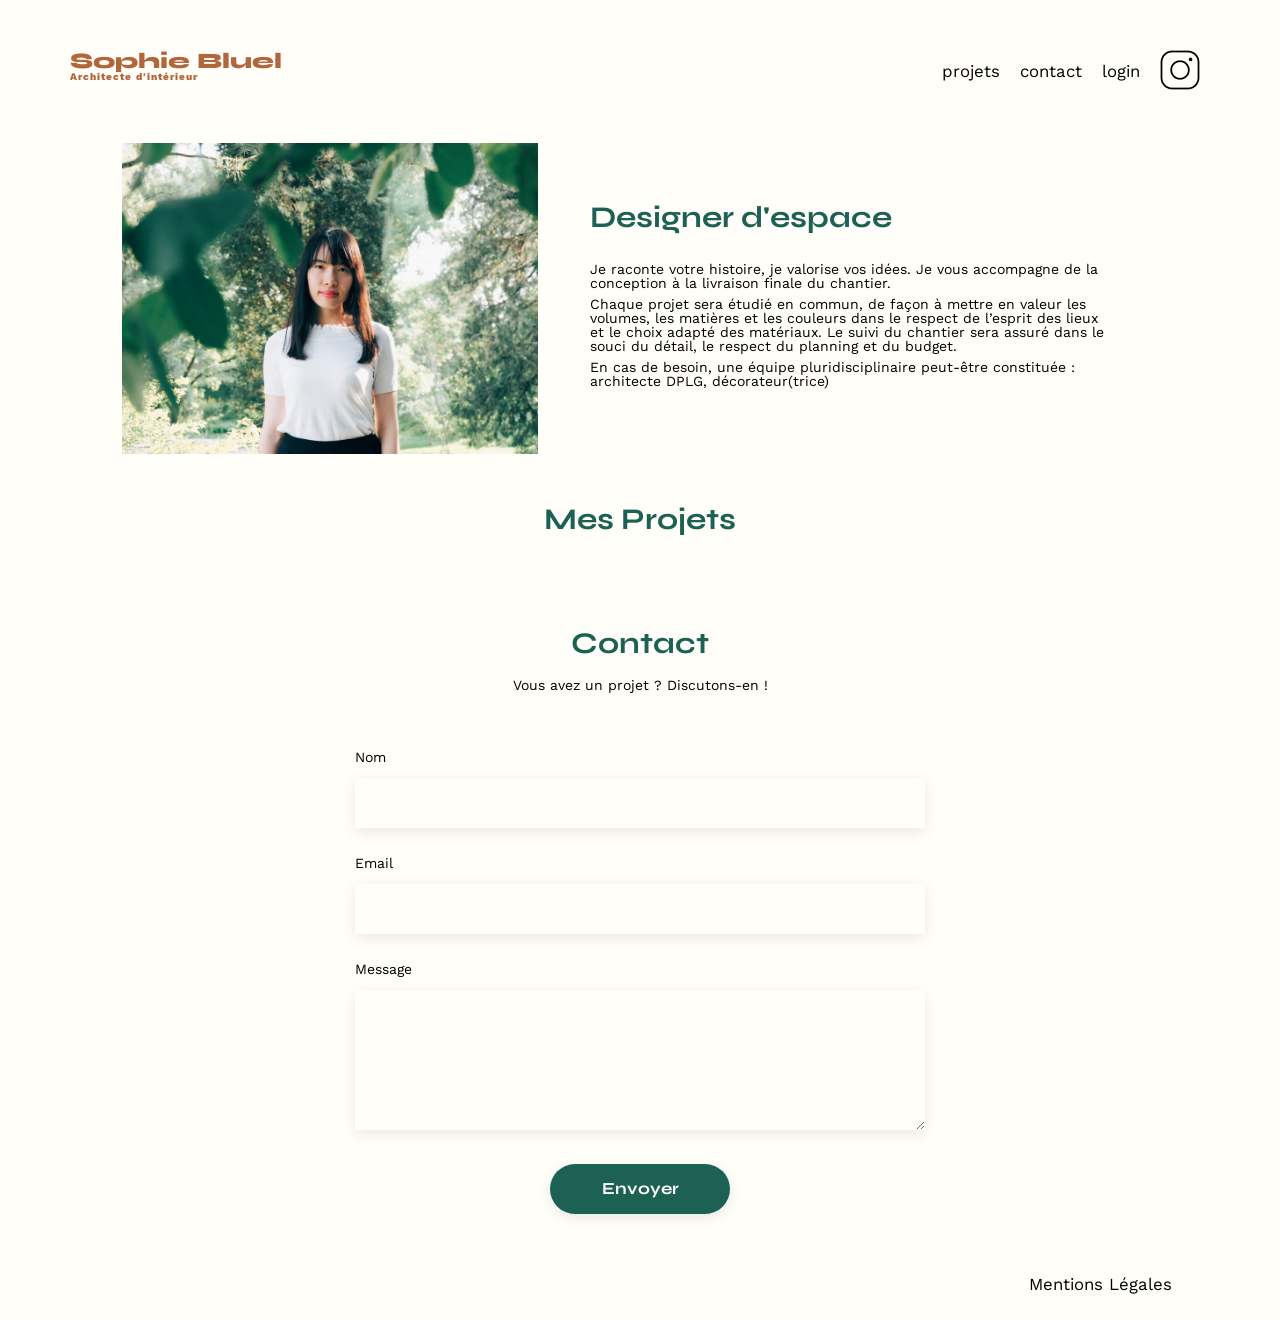
==== FrontEnd/index.html @ 31f36d6a "Mise à jour" ====
<!DOCTYPE html>
<html lang="fr">
<head>
	<meta charset="UTF-8">
	<title>Sophie Bluel - Architecte d'intérieur</title>
	<meta name="viewport" content="width=device-width, initial-scale=1.0">
	<link rel="preconnect" href="https://fonts.googleapis.com">
	<link rel="preconnect" href="https://fonts.gstatic.com" crossorigin>
	<link href="https://fonts.googleapis.com/css2?family=Syne:wght@700;800&family=Work+Sans&display=swap" rel="stylesheet">
	<meta name="description" content="">
	<link rel="stylesheet" href="https://cdnjs.cloudflare.com/ajax/libs/font-awesome/6.5.1/css/all.min.css">
	<link rel="stylesheet" href="./assets/style.css">
	<script type="module" src="gallery.js"></script>
	<script src="edit-mode.js" defer></script>
	<script type="module" src="edit.js"></script>
</head>
<body>
<div id="edit-banner" hidden>
	<span class="fa-solid fa-pen-to-square">Mode édition</span>
</div>
<header>
	<h1>Sophie Bluel <span>Architecte d'intérieur</span></h1>
	<nav>
		<ul>
			<li><a href="index.html">projets</a></li>
			<li><a href="index.html">contact</a></li>
			<li><a href="login.html" id="login-link" >login</a></li>
			<li><img src="./assets/icons/instagram.png" alt="Instagram"></li>
		</ul>
	</nav>
</header>
<main>
	<section id="introduction">
		<figure>
			<img src="./assets/images/sophie-bluel.png" alt="">
		</figure>
		<article>
			<h2>Designer d'espace</h2>
			<p>Je raconte votre histoire, je valorise vos idées. Je vous accompagne de la conception à la livraison finale du chantier.</p>
			<p>Chaque projet sera étudié en commun, de façon à mettre en valeur les volumes, les matières et les couleurs dans le respect de l’esprit des lieux et le choix adapté des matériaux. Le suivi du chantier sera assuré dans le souci du détail, le respect du planning et du budget.</p>
			<p>En cas de besoin, une équipe pluridisciplinaire peut-être constituée : architecte DPLG, décorateur(trice)</p>
		</article>
	</section>
	<section id="portfolio">
		<div class="portfolio-title">
			<h2>Mes Projets</h2>
			<a href="#" class="edit-gallery fa-solid fa-pen-to-square  " hidden>modifier</a>
		</div>
	</section>
	<section id="contact">
		<h2>Contact</h2>
		<p>Vous avez un projet ? Discutons-en !</p>
		<form action="#" method="post">
			<label for="name">Nom</label>
			<input type="text" name="name" id="name">
			<label for="email">Email</label>
			<input type="email" name="email" id="email">
			<label for="message">Message</label>
			<textarea name="message" id="message" cols="30" rows="10"></textarea>
			<input type="submit" value="Envoyer">
		</form>
	</section>
</main>

<footer>
	<nav>
		<ul>
			<li>Mentions Légales</li>
		</ul>
	</nav>
</footer>
</body>
</html>
---- FrontEnd/assets/style.css ----
/* http://meyerweb.com/eric/tools/css/reset/
   v2.0 | 20110126
   License: none (public domain)
*/
* {
	margin: 0;
	padding: 0;
	border: 0;
	font-size: 100%;
	font: inherit;
	vertical-align: baseline;
	background: #FFFEF8;
}
/* HTML5 display-role reset for older browsers */
article, aside, details, figcaption, figure,
footer, header, hgroup, menu, nav, section {
	display: block;
}
body {
	line-height: 1;
}
ol, ul {
	list-style: none;
}
blockquote, q {
	quotes: none;
}
blockquote:before, blockquote:after,
q:before, q:after {
	content: '';
	content: none;
}
table {
	border-collapse: collapse;
	border-spacing: 0;
}
/** end reset css**/







body {
	max-width: 1140px;
	margin:auto;
	font-family: 'Work Sans' ;
	font-size: 14px;
	background-color: #FFFEF8;
}
header {
	display: flex;
	justify-content: space-between;
	margin: 50px 0
}
section {
	margin: 50px 0
}

h1{
	display: flex;
	flex-direction: column;
	font-family: 'Syne';
	font-size: 22px;
	font-weight: 800;
	color: #B1663C
}

h1 > span {
	font-family: 'Work Sans';
	font-size:10px;
	letter-spacing: 0.1em;
}

h2{
	font-family: 'Syne';
	font-weight: 700;
	font-size: 30px;
	color: #1D6154
}
a {
	color: #000;
	text-decoration: none;
}

input[type="submit"]:hover {
	background-color: #0E2F28;
	cursor: pointer;
}





nav ul {
	display: flex;
	align-items: center;
	list-style-type: none;

}
nav li {
	padding: 0 10px;
	font-size: 1.2em;
}
li:hover {
	color: #B1663C;
}
a:hover {
	color: #B1663C;
}








#introduction {
	display: flex;
	align-items: center;
}
#introduction figure {
	flex: 1
}
#introduction img {
	display: block;
	margin: auto;
	width: 80%;
}

#introduction article {
	flex: 1;
	padding-right: 100px;
}
#introduction h2 {
	margin-bottom: 1em;
}

#introduction p {
	margin-bottom: 0.5em;
}







#portfolio h2 {
	text-align: center;
	margin-bottom: 1em;
}
.filter {
	justify-content: center;
	margin-bottom: 1em;
	display: flex;
	gap: 10px;
}
.filter li {
    border-radius: 20px;
    border: 2px solid #1D6154;
    display: flex;
    color: #1d6154;
    overflow: hidden;
}
.filter a {
    text-decoration: none;
    color: #1D6154;
    font-weight: 700;
    padding: 5px 15px;
    display: block;
}
.filter a.active {
    color: #f7f7f7;
    background-color: #1D6154;
}
.gallery {
	width: 100%;
	display: grid;
	grid-template-columns: 1fr 1fr 1fr;
	grid-column-gap: 20px;
	grid-row-gap: 20px;
}
.gallery img {
	width: 100%;

}
figure.hidden {
    display: none;
}








#contact {
	width: 50%;
margin: auto;
}
#contact > * {
	text-align: center;

}
#contact h2{
	margin-bottom: 20px;
}
#contact form {
	text-align: left;
	margin-top:30px;
	display: flex;
	flex-direction: column;
}

#contact input {
	height: 50px;
	font-size: 1.2em;
	border: none;
	box-shadow: 0px 4px 14px rgba(0, 0, 0, 0.09);
}
#contact label {
	margin: 2em 0 1em 0;
}
#contact textarea {
	border: none;
	box-shadow: 0px 4px 14px rgba(0, 0, 0, 0.09);
}

input[type="submit"]{
	font-family: 'Syne';
	font-weight: 700;
	color: white;
	background-color: #1D6154;
	margin : 2em auto ;
	width: 180px;
	text-align: center;
	border-radius: 60px ;
}



footer nav ul {
	display: flex;
	justify-content: flex-end;
	margin: 2em
}










#login {
	display: flex;
	flex-direction: column;
	width: 380px;
	margin: 100px auto;
}

#login h2 {
	text-align: center;
	margin-bottom: 40px;
}

#login label {
	margin: 16px 0 8px 0;
	font-size: 14px;
}

#login input {
	height: 50px;
	font-size: 1.2em;
	border: none;
	box-shadow: 0px 4px 14px rgba(0, 0, 0, 0.1);
}

#login input[type="submit"] {
	font-weight: 700;
	width: 180px;
	height: 40px;
	text-align: center;
	border-radius: 60px;
}

#login a {
	text-align: center;
	color: #000;
}

.password-view {
	position: relative;
	display: flex;
}
.password-view input {
	flex: 1;
	padding-right: 90px;
}
#toggle-password {
	position: absolute;
	right: 10px;
	top: 50%;
	transform: translateY(-50%);
	color: #1D6154;
	font-weight: 700;
	cursor: pointer;
}
#toggle-password:hover {
	color: #B1663C;
}

#login-error {
	color: red;
	font-size: 14px;
	margin-top: 10px;
	text-align: center;
}







[hidden] {
	display: none !important;
}
#edit-banner {
	width: 100vw;
	margin-left: calc(50% - 50vw);
	height: 50px;
	display: flex;
	justify-content: center;
	align-items: center;
	background-color: #000;
}

#edit-banner span {
	color: #fff;
	background-color: transparent;
	font-family: 'Work Sans';
	font-weight: 400;
	font-size: 16px;
}


.portfolio-title {
	display: flex;
	justify-content: center;
	align-items: center;
	gap: 30px;
	margin-bottom: 30px;
}

#portfolio .portfolio-title h2 {
	margin-bottom: 0;
}

.edit-gallery {
	color: #000;
	text-decoration: none;
	font-family: 'Work Sans';
	font-weight: 400;
	font-size: 14px;
}


#edit-banner span::before,
.edit-gallery::before {
	font-family: 'Font Awesome 6 Free';
	font-weight: 900;
	margin-right: 10px;
}
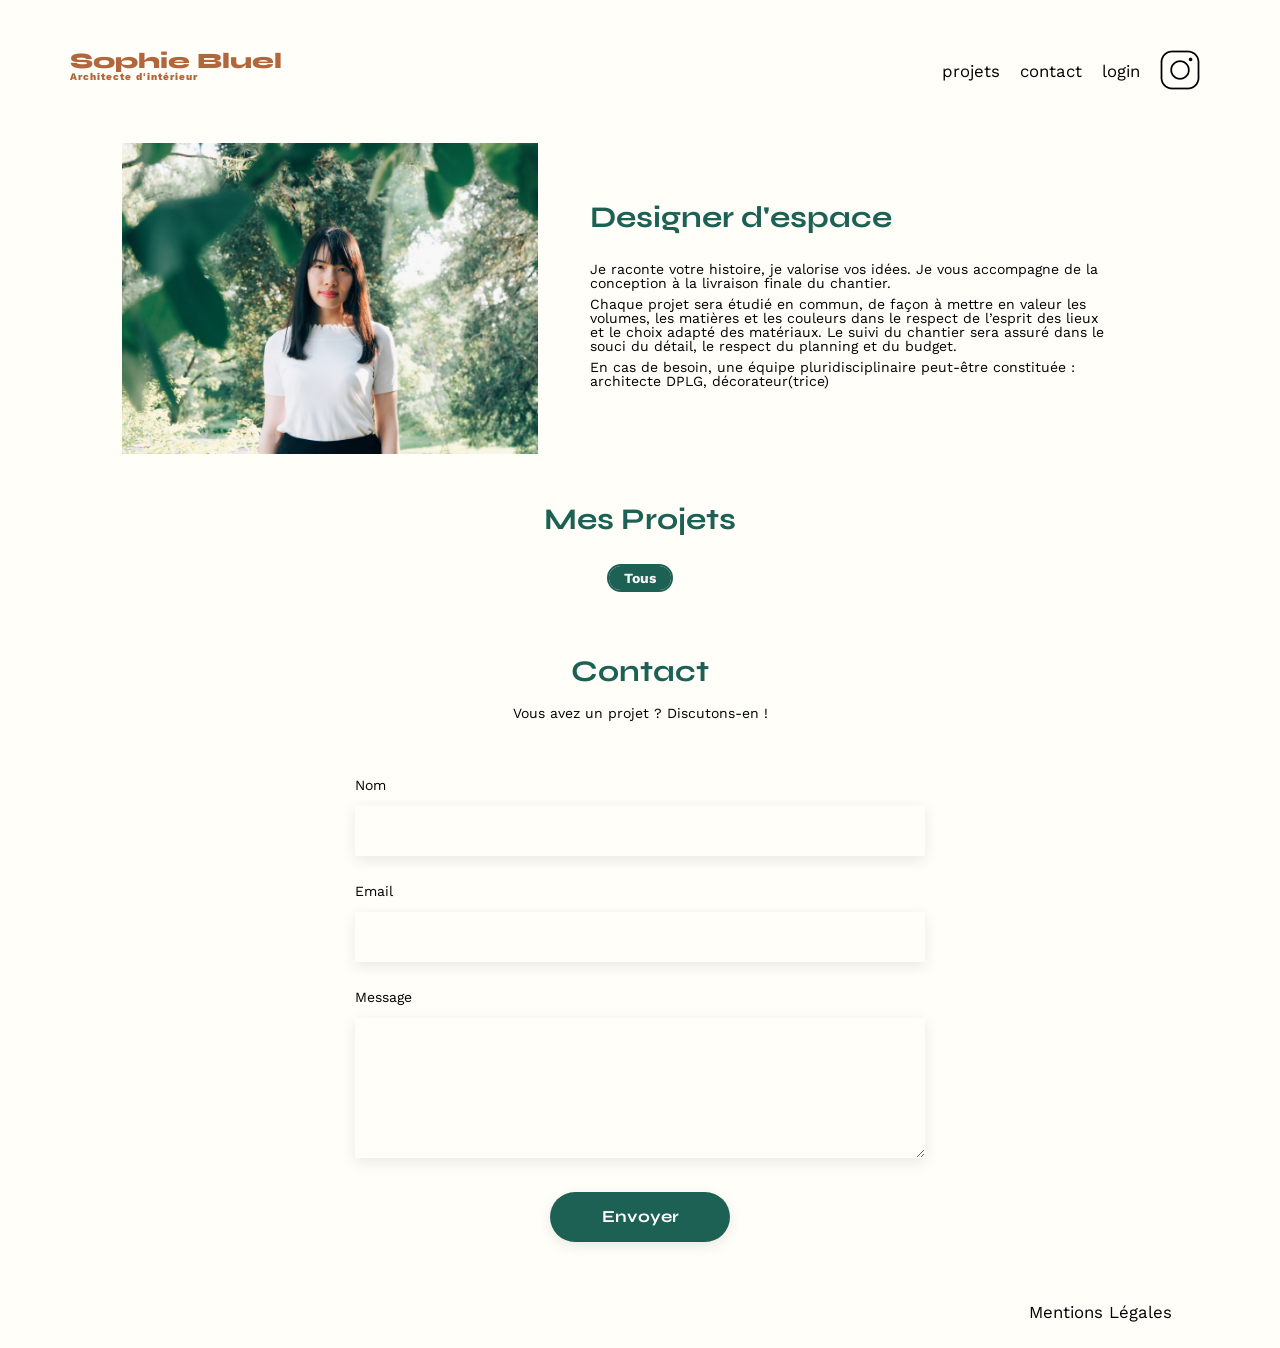
==== commit cf03d691: "Mise à jour" ====
--- a/FrontEnd/index.html
+++ b/FrontEnd/index.html
@@ -46,6 +46,9 @@
 			<h2>Mes Projets</h2>
 			<a href="#" class="edit-gallery fa-solid fa-pen-to-square  " hidden>modifier</a>
 		</div>
+
+		<ul class="filter" rel="filter"></ul>
+		<div class="gallery" rel="gallery"></div>
 	</section>
 	<section id="contact">
 		<h2>Contact</h2>
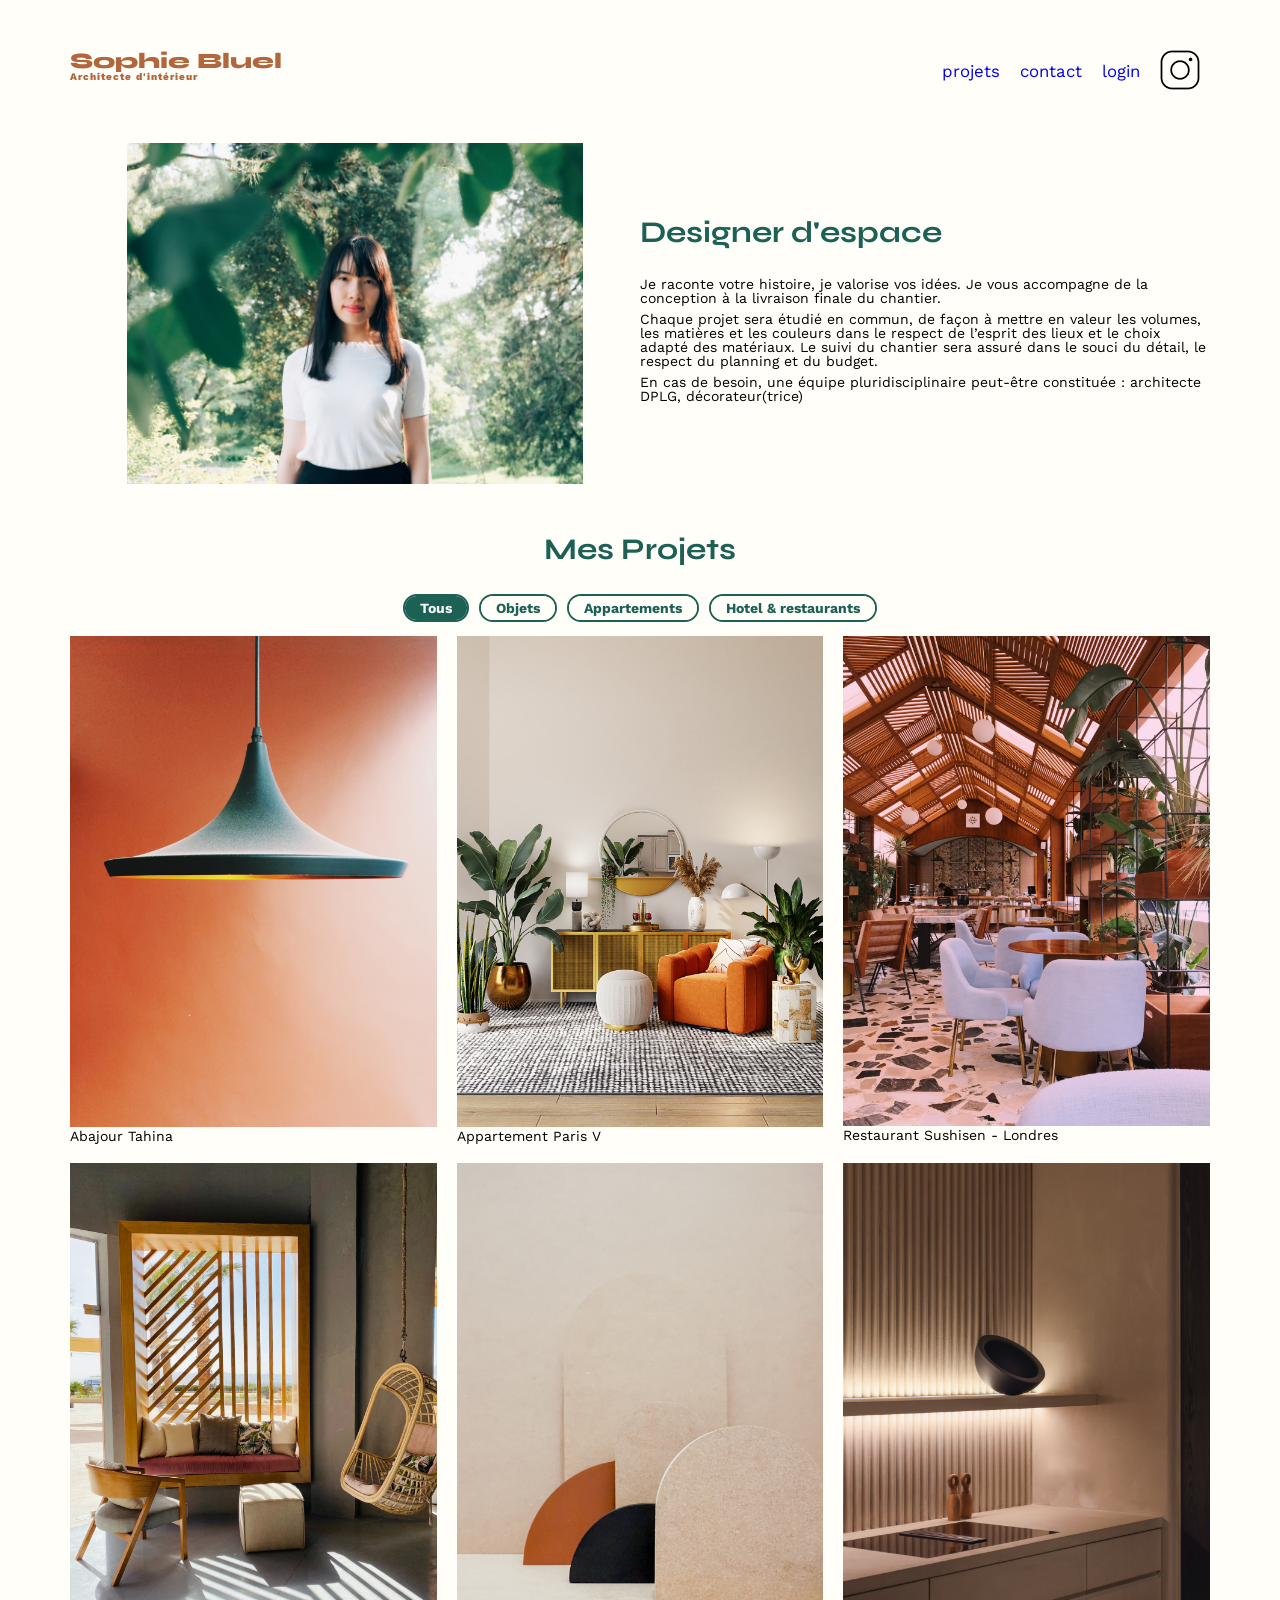
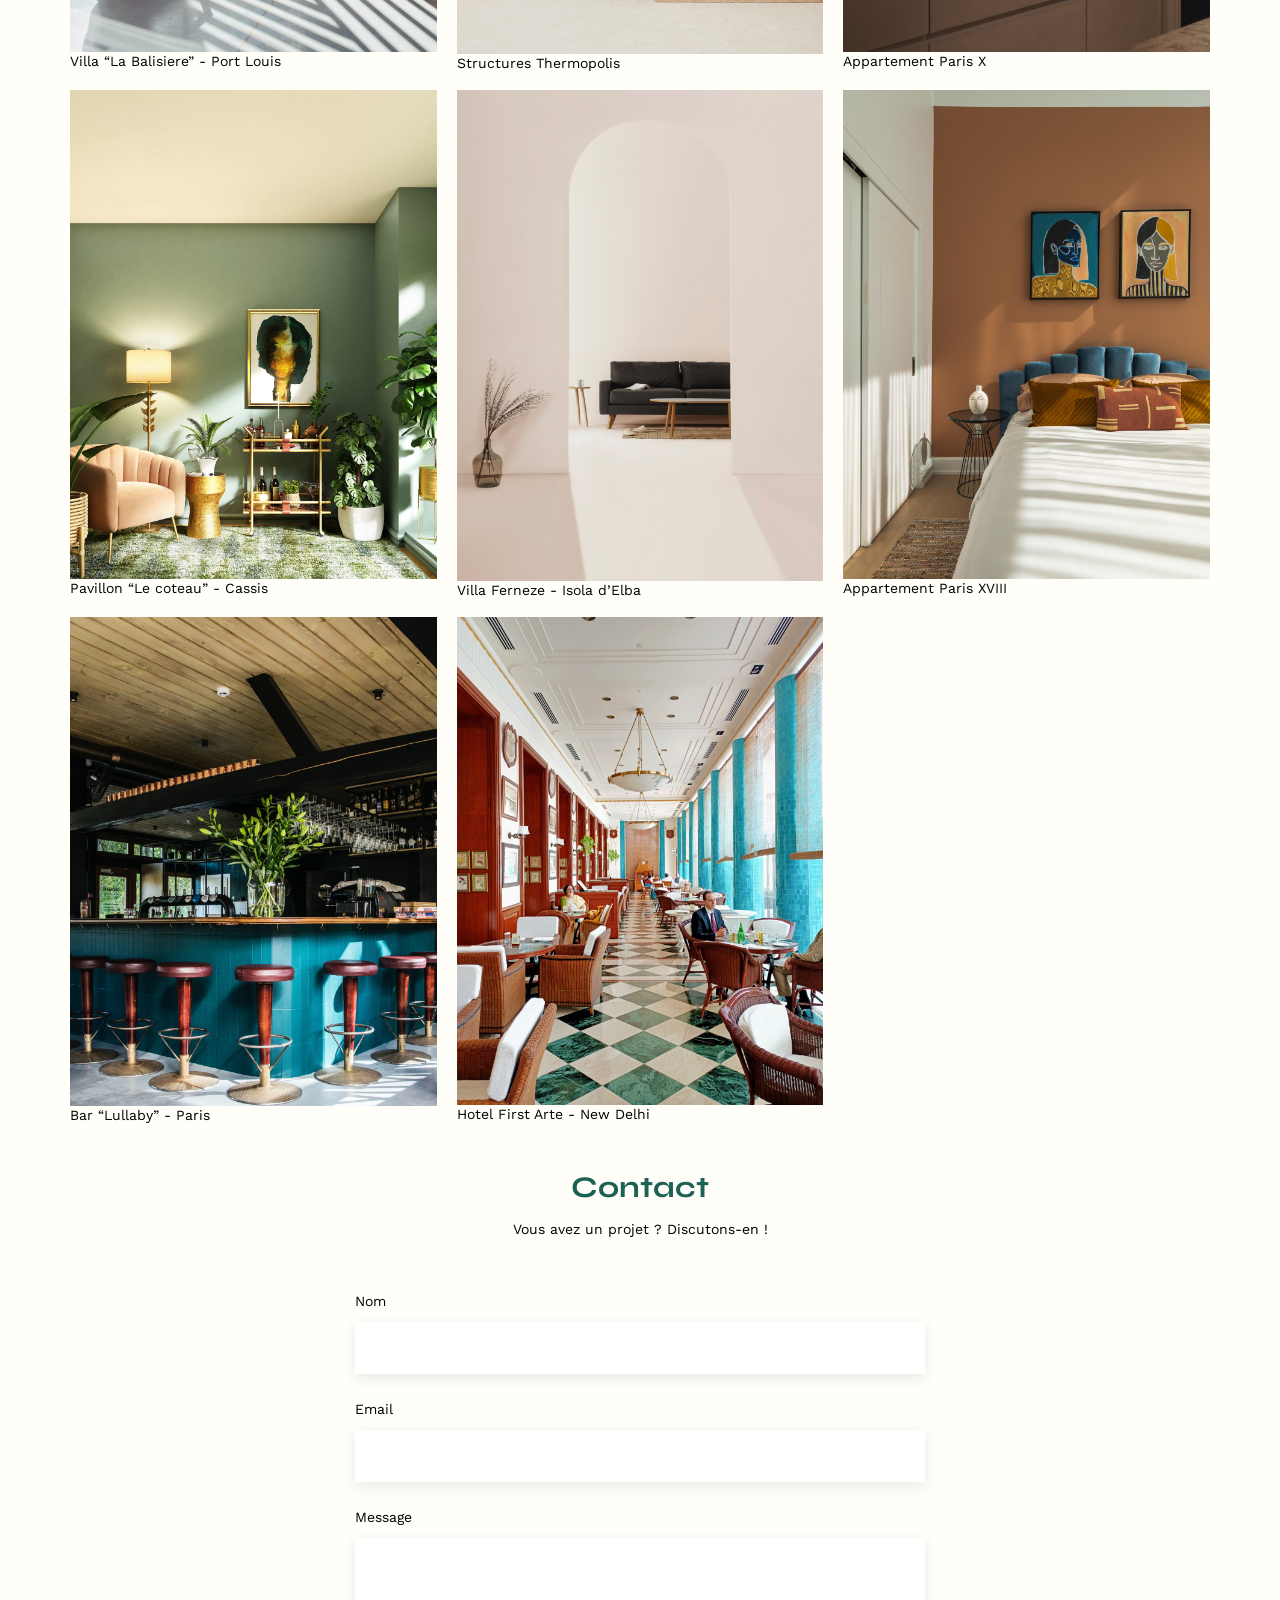
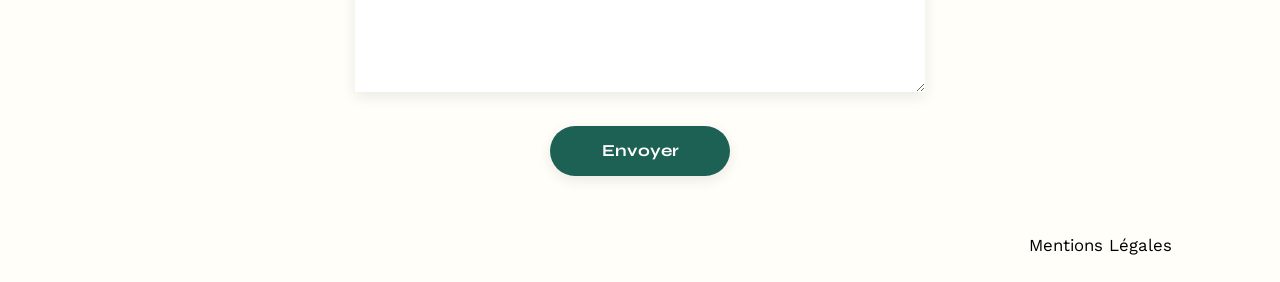
==== commit 7a4c3970: "Import des fichiers de base Backend Node/Express et maquette HTML/CSS fournis par OpenClassrooms, ga" ====
--- a/FrontEnd/index.html
+++ b/FrontEnd/index.html
@@ -8,23 +8,16 @@
 	<link rel="preconnect" href="https://fonts.gstatic.com" crossorigin>
 	<link href="https://fonts.googleapis.com/css2?family=Syne:wght@700;800&family=Work+Sans&display=swap" rel="stylesheet">
 	<meta name="description" content="">
-	<link rel="stylesheet" href="https://cdnjs.cloudflare.com/ajax/libs/font-awesome/6.5.1/css/all.min.css">
 	<link rel="stylesheet" href="./assets/style.css">
-	<script type="module" src="gallery.js"></script>
-	<script src="edit-mode.js" defer></script>
-	<script type="module" src="edit.js"></script>
 </head>
 <body>
-<div id="edit-banner" hidden>
-	<span class="fa-solid fa-pen-to-square">Mode édition</span>
-</div>
 <header>
 	<h1>Sophie Bluel <span>Architecte d'intérieur</span></h1>
 	<nav>
 		<ul>
 			<li><a href="index.html">projets</a></li>
 			<li><a href="index.html">contact</a></li>
-			<li><a href="login.html" id="login-link" >login</a></li>
+			<li><a href="login.html">login</a></li>
 			<li><img src="./assets/icons/instagram.png" alt="Instagram"></li>
 		</ul>
 	</nav>
@@ -42,13 +35,60 @@
 		</article>
 	</section>
 	<section id="portfolio">
-		<div class="portfolio-title">
-			<h2>Mes Projets</h2>
-			<a href="#" class="edit-gallery fa-solid fa-pen-to-square  " hidden>modifier</a>
+		<h2>Mes Projets</h2>
+		<a href="#" class="edit-gallery" hidden>modifier</a>
+		<ul class="filter">
+			<li><a class="active" href="#" data-filter="all">Tous</a></li>
+			<li><a href="#" data-filter="objets">Objets</a></li>
+			<li><a href="#" data-filter="appartements">Appartements</a></li>
+			<li><a href="#" data-filter="hotel-restaurant">Hotel & restaurants</a></li>
+		</ul>
+		<div class="gallery">
+			<figure data-category="objets">
+				<img src="assets/images/abajour-tahina.png" alt="Abajour Tahina">
+				<figcaption>Abajour Tahina</figcaption>
+			</figure>
+			<figure data-category="appartements">
+				<img src="assets/images/appartement-paris-v.png" alt="Appartement Paris V">
+				<figcaption>Appartement Paris V</figcaption>
+			</figure>
+			<figure data-category="hotel-restaurant">
+				<img src="assets/images/restaurant-sushisen-londres.png" alt="Restaurant Sushisen - Londres">
+				<figcaption>Restaurant Sushisen - Londres</figcaption>
+			</figure>
+			<figure data-category="appartements">
+				<img src="assets/images/la-balisiere.png" alt="Villa “La Balisiere” - Port Louis">
+				<figcaption>Villa “La Balisiere” - Port Louis</figcaption>
+			</figure>
+			<figure data-category="objets">
+				<img src="assets/images/structures-thermopolis.png" alt="Structures Thermopolis">
+				<figcaption>Structures Thermopolis</figcaption>
+			</figure>
+			<figure data-category="appartements">
+				<img src="assets/images/appartement-paris-x.png" alt="Appartement Paris X">
+				<figcaption>Appartement Paris X</figcaption>
+			</figure>
+			<figure data-category="appartements">
+				<img src="assets/images/le-coteau-cassis.png" alt="Pavillon “Le coteau” - Cassis">
+				<figcaption>Pavillon “Le coteau” - Cassis</figcaption>
+			</figure>
+			<figure data-category="appartements">
+				<img src="assets/images/villa-ferneze.png" alt="Villa Ferneze - Isola d’Elba">
+				<figcaption>Villa Ferneze - Isola d’Elba</figcaption>
+			</figure>
+			<figure data-category="appartements">
+				<img src="assets/images/appartement-paris-xviii.png" alt="Appartement Paris XVIII">
+				<figcaption>Appartement Paris XVIII</figcaption>
+			</figure>
+			<figure data-category="hotel-restaurant">
+				<img src="assets/images/bar-lullaby-paris.png" alt="Bar “Lullaby” - Paris">
+				<figcaption>Bar “Lullaby” - Paris</figcaption>
+			</figure>
+			<figure data-category="hotel-restaurant">
+				<img src="assets/images/hotel-first-arte-new-delhi.png" alt="Hotel First Arte - New Delhi">
+				<figcaption>Hotel First Arte - New Delhi</figcaption>
+			</figure>
 		</div>
-
-		<ul class="filter" rel="filter"></ul>
-		<div class="gallery" rel="gallery"></div>
 	</section>
 	<section id="contact">
 		<h2>Contact</h2>
--- a/FrontEnd/assets/style.css
+++ b/FrontEnd/assets/style.css
@@ -2,14 +2,26 @@
    v2.0 | 20110126
    License: none (public domain)
 */
-* {
+html, body, div, span, applet, object, iframe,
+h1, h2, h3, h4, h5, h6, p, blockquote, pre,
+a, abbr, acronym, address, big, cite, code,
+del, dfn, em, img, ins, kbd, q, s, samp,
+small, strike, strong, sub, sup, tt, var,
+b, u, i, center,
+dl, dt, dd, ol, ul, li,
+fieldset, form, label, legend,
+table, caption, tbody, tfoot, thead, tr, th, td,
+article, aside, canvas, details, embed,
+figure, figcaption, footer, header, hgroup,
+menu, nav, output, ruby, section, summary,
+time, mark, audio, video {
 	margin: 0;
 	padding: 0;
 	border: 0;
 	font-size: 100%;
 	font: inherit;
 	vertical-align: baseline;
-	background: #FFFEF8;
+	background-color: #FFFEF8;
 }
 /* HTML5 display-role reset for older browsers */
 article, aside, details, figcaption, figure,
@@ -47,7 +59,6 @@
 	margin:auto;
 	font-family: 'Work Sans' ;
 	font-size: 14px;
-	background-color: #FFFEF8;
 }
 header {
 	display: flex;
@@ -71,6 +82,7 @@
 	font-family: 'Work Sans';
 	font-size:10px;
 	letter-spacing: 0.1em;
+;
 }
 
 h2{
@@ -79,15 +91,8 @@
 	font-size: 30px;
 	color: #1D6154
 }
-a {
-	color: #000;
-	text-decoration: none;
-}
-
-input[type="submit"]:hover {
-	background-color: #0E2F28;
-	cursor: pointer;
-}
+
+
 
 
 
@@ -102,6 +107,9 @@
 nav li {
 	padding: 0 10px;
 	font-size: 1.2em;
+}
+nav a {
+	text-decoration: none;
 }
 li:hover {
 	color: #B1663C;
@@ -131,8 +139,7 @@
 }
 
 #introduction article {
-	flex: 1;
-	padding-right: 100px;
+	flex: 1
 }
 #introduction h2 {
 	margin-bottom: 1em;
@@ -243,6 +250,10 @@
 
 
 
+
+
+
+
 footer nav ul {
 	display: flex;
 	justify-content: flex-end;
@@ -260,121 +271,4 @@
 
 #login {
 	display: flex;
-	flex-direction: column;
-	width: 380px;
-	margin: 100px auto;
-}
-
-#login h2 {
-	text-align: center;
-	margin-bottom: 40px;
-}
-
-#login label {
-	margin: 16px 0 8px 0;
-	font-size: 14px;
-}
-
-#login input {
-	height: 50px;
-	font-size: 1.2em;
-	border: none;
-	box-shadow: 0px 4px 14px rgba(0, 0, 0, 0.1);
-}
-
-#login input[type="submit"] {
-	font-weight: 700;
-	width: 180px;
-	height: 40px;
-	text-align: center;
-	border-radius: 60px;
-}
-
-#login a {
-	text-align: center;
-	color: #000;
-}
-
-.password-view {
-	position: relative;
-	display: flex;
-}
-.password-view input {
-	flex: 1;
-	padding-right: 90px;
-}
-#toggle-password {
-	position: absolute;
-	right: 10px;
-	top: 50%;
-	transform: translateY(-50%);
-	color: #1D6154;
-	font-weight: 700;
-	cursor: pointer;
-}
-#toggle-password:hover {
-	color: #B1663C;
-}
-
-#login-error {
-	color: red;
-	font-size: 14px;
-	margin-top: 10px;
-	text-align: center;
-}
-
-
-
-
-
-
-
-[hidden] {
-	display: none !important;
-}
-#edit-banner {
-	width: 100vw;
-	margin-left: calc(50% - 50vw);
-	height: 50px;
-	display: flex;
-	justify-content: center;
-	align-items: center;
-	background-color: #000;
-}
-
-#edit-banner span {
-	color: #fff;
-	background-color: transparent;
-	font-family: 'Work Sans';
-	font-weight: 400;
-	font-size: 16px;
-}
-
-
-.portfolio-title {
-	display: flex;
-	justify-content: center;
-	align-items: center;
-	gap: 30px;
-	margin-bottom: 30px;
-}
-
-#portfolio .portfolio-title h2 {
-	margin-bottom: 0;
-}
-
-.edit-gallery {
-	color: #000;
-	text-decoration: none;
-	font-family: 'Work Sans';
-	font-weight: 400;
-	font-size: 14px;
-}
-
-
-#edit-banner span::before,
-.edit-gallery::before {
-	font-family: 'Font Awesome 6 Free';
-	font-weight: 900;
-	margin-right: 10px;
 }
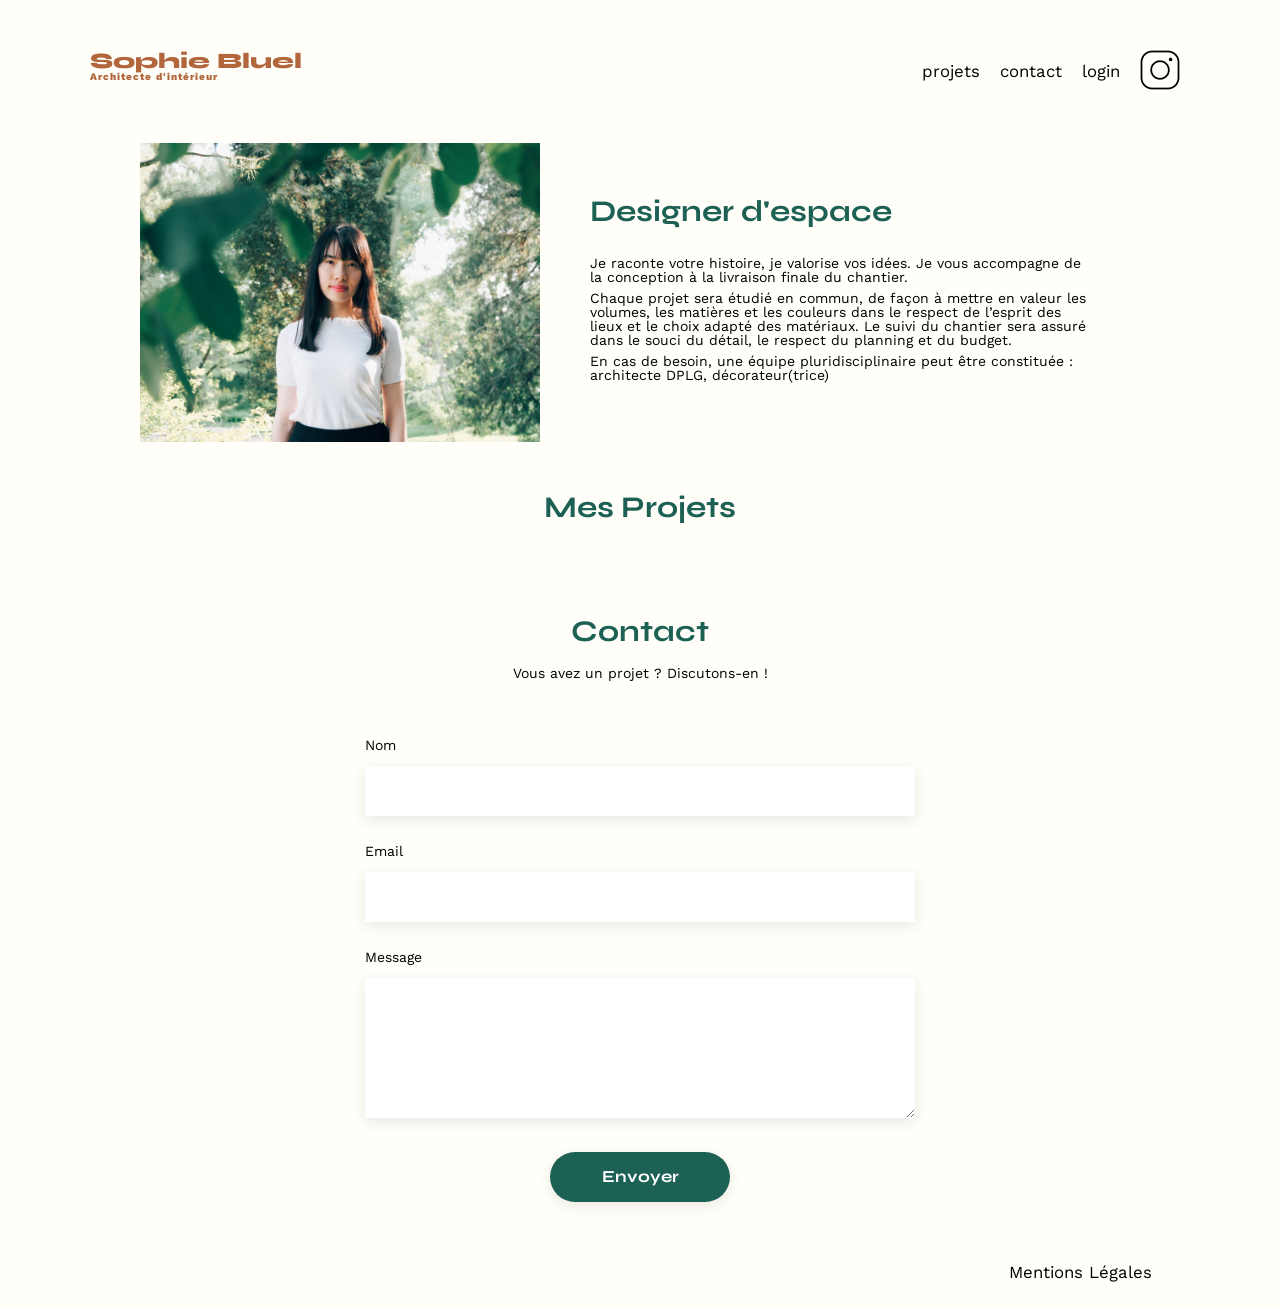
==== commit cdbe2e4b: "Création de la galerie dynamique config.js (adresses de l'API), common/http.js (getJson), common/wor" ====
--- a/FrontEnd/index.html
+++ b/FrontEnd/index.html
@@ -7,99 +7,51 @@
 	<link rel="preconnect" href="https://fonts.googleapis.com">
 	<link rel="preconnect" href="https://fonts.gstatic.com" crossorigin>
 	<link href="https://fonts.googleapis.com/css2?family=Syne:wght@700;800&family=Work+Sans&display=swap" rel="stylesheet">
-	<meta name="description" content="">
+	<meta name="description" content="Sophie Bluel, architecte d'intérieur : projets, réalisations et contact.">
 	<link rel="stylesheet" href="./assets/style.css">
+	<script type="module" src="assets/js/pages/home.js"></script>
 </head>
 <body>
 <header>
 	<h1>Sophie Bluel <span>Architecte d'intérieur</span></h1>
 	<nav>
 		<ul>
-			<li><a href="index.html">projets</a></li>
-			<li><a href="index.html">contact</a></li>
-			<li><a href="login.html">login</a></li>
-			<li><img src="./assets/icons/instagram.png" alt="Instagram"></li>
+			<li><a href="#portfolio">projets</a></li>
+			<li><a href="#contact">contact</a></li>
+			<li><a href="login.html" id="login-link">login</a></li>
+			<li><a href="https://www.instagram.com/" target="_blank" rel="noopener"><img src="./assets/icons/instagram.png" alt="Instagram"></a></li>
 		</ul>
 	</nav>
 </header>
 <main>
 	<section id="introduction">
 		<figure>
-			<img src="./assets/images/sophie-bluel.png" alt="">
+			<img src="./assets/images/sophie-bluel.png" alt="Portrait de Sophie Bluel">
 		</figure>
 		<article>
 			<h2>Designer d'espace</h2>
 			<p>Je raconte votre histoire, je valorise vos idées. Je vous accompagne de la conception à la livraison finale du chantier.</p>
 			<p>Chaque projet sera étudié en commun, de façon à mettre en valeur les volumes, les matières et les couleurs dans le respect de l’esprit des lieux et le choix adapté des matériaux. Le suivi du chantier sera assuré dans le souci du détail, le respect du planning et du budget.</p>
-			<p>En cas de besoin, une équipe pluridisciplinaire peut-être constituée : architecte DPLG, décorateur(trice)</p>
+			<p>En cas de besoin, une équipe pluridisciplinaire peut être constituée : architecte DPLG, décorateur(trice)</p>
 		</article>
 	</section>
 	<section id="portfolio">
-		<h2>Mes Projets</h2>
-		<a href="#" class="edit-gallery" hidden>modifier</a>
-		<ul class="filter">
-			<li><a class="active" href="#" data-filter="all">Tous</a></li>
-			<li><a href="#" data-filter="objets">Objets</a></li>
-			<li><a href="#" data-filter="appartements">Appartements</a></li>
-			<li><a href="#" data-filter="hotel-restaurant">Hotel & restaurants</a></li>
-		</ul>
-		<div class="gallery">
-			<figure data-category="objets">
-				<img src="assets/images/abajour-tahina.png" alt="Abajour Tahina">
-				<figcaption>Abajour Tahina</figcaption>
-			</figure>
-			<figure data-category="appartements">
-				<img src="assets/images/appartement-paris-v.png" alt="Appartement Paris V">
-				<figcaption>Appartement Paris V</figcaption>
-			</figure>
-			<figure data-category="hotel-restaurant">
-				<img src="assets/images/restaurant-sushisen-londres.png" alt="Restaurant Sushisen - Londres">
-				<figcaption>Restaurant Sushisen - Londres</figcaption>
-			</figure>
-			<figure data-category="appartements">
-				<img src="assets/images/la-balisiere.png" alt="Villa “La Balisiere” - Port Louis">
-				<figcaption>Villa “La Balisiere” - Port Louis</figcaption>
-			</figure>
-			<figure data-category="objets">
-				<img src="assets/images/structures-thermopolis.png" alt="Structures Thermopolis">
-				<figcaption>Structures Thermopolis</figcaption>
-			</figure>
-			<figure data-category="appartements">
-				<img src="assets/images/appartement-paris-x.png" alt="Appartement Paris X">
-				<figcaption>Appartement Paris X</figcaption>
-			</figure>
-			<figure data-category="appartements">
-				<img src="assets/images/le-coteau-cassis.png" alt="Pavillon “Le coteau” - Cassis">
-				<figcaption>Pavillon “Le coteau” - Cassis</figcaption>
-			</figure>
-			<figure data-category="appartements">
-				<img src="assets/images/villa-ferneze.png" alt="Villa Ferneze - Isola d’Elba">
-				<figcaption>Villa Ferneze - Isola d’Elba</figcaption>
-			</figure>
-			<figure data-category="appartements">
-				<img src="assets/images/appartement-paris-xviii.png" alt="Appartement Paris XVIII">
-				<figcaption>Appartement Paris XVIII</figcaption>
-			</figure>
-			<figure data-category="hotel-restaurant">
-				<img src="assets/images/bar-lullaby-paris.png" alt="Bar “Lullaby” - Paris">
-				<figcaption>Bar “Lullaby” - Paris</figcaption>
-			</figure>
-			<figure data-category="hotel-restaurant">
-				<img src="assets/images/hotel-first-arte-new-delhi.png" alt="Hotel First Arte - New Delhi">
-				<figcaption>Hotel First Arte - New Delhi</figcaption>
-			</figure>
+		<div class="portfolio-title">
+			<h2>Mes Projets</h2>
 		</div>
+		<ul class="filter" data-js="filter"></ul>
+		<div class="gallery" data-js="gallery"></div>
 	</section>
 	<section id="contact">
 		<h2>Contact</h2>
 		<p>Vous avez un projet ? Discutons-en !</p>
 		<form action="#" method="post">
 			<label for="name">Nom</label>
-			<input type="text" name="name" id="name">
+			<input type="text" name="name" id="name" autocomplete="name" required>
 			<label for="email">Email</label>
-			<input type="email" name="email" id="email">
+			<input type="email" name="email" id="email" autocomplete="email" required>
 			<label for="message">Message</label>
-			<textarea name="message" id="message" cols="30" rows="10"></textarea>
+			<textarea name="message" id="message" cols="30" rows="10" required></textarea>
 			<input type="submit" value="Envoyer">
 		</form>
 	</section>
@@ -108,7 +60,7 @@
 <footer>
 	<nav>
 		<ul>
-			<li>Mentions Légales</li>
+			<li><a href="#">Mentions Légales</a></li>
 		</ul>
 	</nav>
 </footer>
--- a/FrontEnd/assets/style.css
+++ b/FrontEnd/assets/style.css
@@ -2,26 +2,16 @@
    v2.0 | 20110126
    License: none (public domain)
 */
-html, body, div, span, applet, object, iframe,
-h1, h2, h3, h4, h5, h6, p, blockquote, pre,
-a, abbr, acronym, address, big, cite, code,
-del, dfn, em, img, ins, kbd, q, s, samp,
-small, strike, strong, sub, sup, tt, var,
-b, u, i, center,
-dl, dt, dd, ol, ul, li,
-fieldset, form, label, legend,
-table, caption, tbody, tfoot, thead, tr, th, td,
-article, aside, canvas, details, embed,
-figure, figcaption, footer, header, hgroup,
-menu, nav, output, ruby, section, summary,
-time, mark, audio, video {
+* {
 	margin: 0;
 	padding: 0;
 	border: 0;
 	font-size: 100%;
 	font: inherit;
 	vertical-align: baseline;
-	background-color: #FFFEF8;
+}
+*, *::before, *::after {
+	box-sizing: border-box;
 }
 /* HTML5 display-role reset for older browsers */
 article, aside, details, figcaption, figure,
@@ -46,229 +36,201 @@
 	border-collapse: collapse;
 	border-spacing: 0;
 }
+button {
+	background: transparent;
+	color: inherit;
+	cursor: pointer;
+}
 /** end reset css**/
 
 
-
-
-
-
-
+/* général */
 body {
+	font-family: 'Work Sans', sans-serif;
+	font-size: 14px;
+	background-color: #FFFEF8;
+}
+header, main, footer {
 	max-width: 1140px;
-	margin:auto;
-	font-family: 'Work Sans' ;
-	font-size: 14px;
+	margin-left: auto;
+	margin-right: auto;
+	padding: 0 20px;
 }
 header {
 	display: flex;
 	justify-content: space-between;
-	margin: 50px 0
+	margin-top: 50px;
+	margin-bottom: 50px;
 }
 section {
-	margin: 50px 0
-}
-
-h1{
+	margin: 50px 0;
+}
+h1 {
 	display: flex;
 	flex-direction: column;
-	font-family: 'Syne';
+	font-family: 'Syne', sans-serif;
 	font-size: 22px;
 	font-weight: 800;
-	color: #B1663C
-}
-
+	color: #B1663C;
+}
 h1 > span {
-	font-family: 'Work Sans';
-	font-size:10px;
+	font-family: 'Work Sans', sans-serif;
+	font-size: 10px;
 	letter-spacing: 0.1em;
-;
-}
-
-h2{
-	font-family: 'Syne';
+}
+h2 {
+	font-family: 'Syne', sans-serif;
 	font-weight: 700;
 	font-size: 30px;
-	color: #1D6154
-}
-
-
-
-
-
-
-
+	color: #1D6154;
+}
+a {
+	color: #000;
+	text-decoration: none;
+}
+a:hover {
+	color: #B1663C;
+}
+[hidden] {
+	display: none !important;
+}
+
+
+/* menu */
 nav ul {
 	display: flex;
 	align-items: center;
-	list-style-type: none;
-
 }
 nav li {
 	padding: 0 10px;
 	font-size: 1.2em;
 }
-nav a {
-	text-decoration: none;
-}
-li:hover {
-	color: #B1663C;
-}
-a:hover {
-	color: #B1663C;
-}
-
-
-
-
-
-
-
-
+
+
+/* introduction */
 #introduction {
 	display: flex;
 	align-items: center;
 }
 #introduction figure {
-	flex: 1
+	flex: 1;
 }
 #introduction img {
 	display: block;
 	margin: auto;
 	width: 80%;
 }
-
 #introduction article {
-	flex: 1
+	flex: 1;
+	padding-right: 100px;
 }
 #introduction h2 {
 	margin-bottom: 1em;
 }
-
 #introduction p {
 	margin-bottom: 0.5em;
 }
 
 
-
-
-
-
-
+/* portfolio */
 #portfolio h2 {
 	text-align: center;
 	margin-bottom: 1em;
 }
+.portfolio-title {
+	display: flex;
+	justify-content: center;
+	align-items: center;
+	gap: 30px;
+	margin-bottom: 30px;
+}
+#portfolio .portfolio-title h2 {
+	margin-bottom: 0;
+}
+.edit-gallery {
+	font-size: 14px;
+}
+.edit-gallery:hover {
+	color: #B1663C;
+}
 .filter {
+	display: flex;
 	justify-content: center;
+	gap: 10px;
 	margin-bottom: 1em;
-	display: flex;
-	gap: 10px;
 }
 .filter li {
-    border-radius: 20px;
-    border: 2px solid #1D6154;
-    display: flex;
-    color: #1d6154;
-    overflow: hidden;
-}
-.filter a {
-    text-decoration: none;
-    color: #1D6154;
-    font-weight: 700;
-    padding: 5px 15px;
-    display: block;
-}
-.filter a.active {
-    color: #f7f7f7;
-    background-color: #1D6154;
+	display: flex;
+	border: 2px solid #1D6154;
+	border-radius: 20px;
+	overflow: hidden;
+}
+.filter button {
+	padding: 5px 15px;
+	color: #1D6154;
+	font-weight: 700;
+}
+.filter button.active {
+	color: #f7f7f7;
+	background-color: #1D6154;
 }
 .gallery {
-	width: 100%;
 	display: grid;
-	grid-template-columns: 1fr 1fr 1fr;
-	grid-column-gap: 20px;
-	grid-row-gap: 20px;
+	grid-template-columns: repeat(3, 1fr);
+	gap: 20px;
 }
 .gallery img {
 	width: 100%;
-
-}
-figure.hidden {
-    display: none;
-}
-
-
-
-
-
-
-
-
+}
+
+
+/* contact */
 #contact {
 	width: 50%;
-margin: auto;
+	margin: auto;
 }
 #contact > * {
 	text-align: center;
-
-}
-#contact h2{
+}
+#contact h2 {
 	margin-bottom: 20px;
 }
 #contact form {
+	display: flex;
+	flex-direction: column;
+	margin-top: 30px;
 	text-align: left;
-	margin-top:30px;
-	display: flex;
-	flex-direction: column;
-}
-
+}
 #contact input {
 	height: 50px;
 	font-size: 1.2em;
-	border: none;
 	box-shadow: 0px 4px 14px rgba(0, 0, 0, 0.09);
 }
 #contact label {
 	margin: 2em 0 1em 0;
 }
 #contact textarea {
-	border: none;
 	box-shadow: 0px 4px 14px rgba(0, 0, 0, 0.09);
 }
-
-input[type="submit"]{
-	font-family: 'Syne';
+input[type="submit"] {
+	width: 180px;
+	margin: 2em auto;
+	border-radius: 60px;
+	background-color: #1D6154;
+	color: white;
+	font-family: 'Syne', sans-serif;
 	font-weight: 700;
-	color: white;
-	background-color: #1D6154;
-	margin : 2em auto ;
-	width: 180px;
 	text-align: center;
-	border-radius: 60px ;
-}
-
-
-
-
-
-
-
+}
+input[type="submit"]:hover {
+	background-color: #0E2F28;
+	cursor: pointer;
+}
+
+
+/* footer */
 footer nav ul {
 	display: flex;
 	justify-content: flex-end;
-	margin: 2em
-}
-
-
-
-
-
-
-
-
-
-
-#login {
-	display: flex;
-}+	margin: 2em;
+}
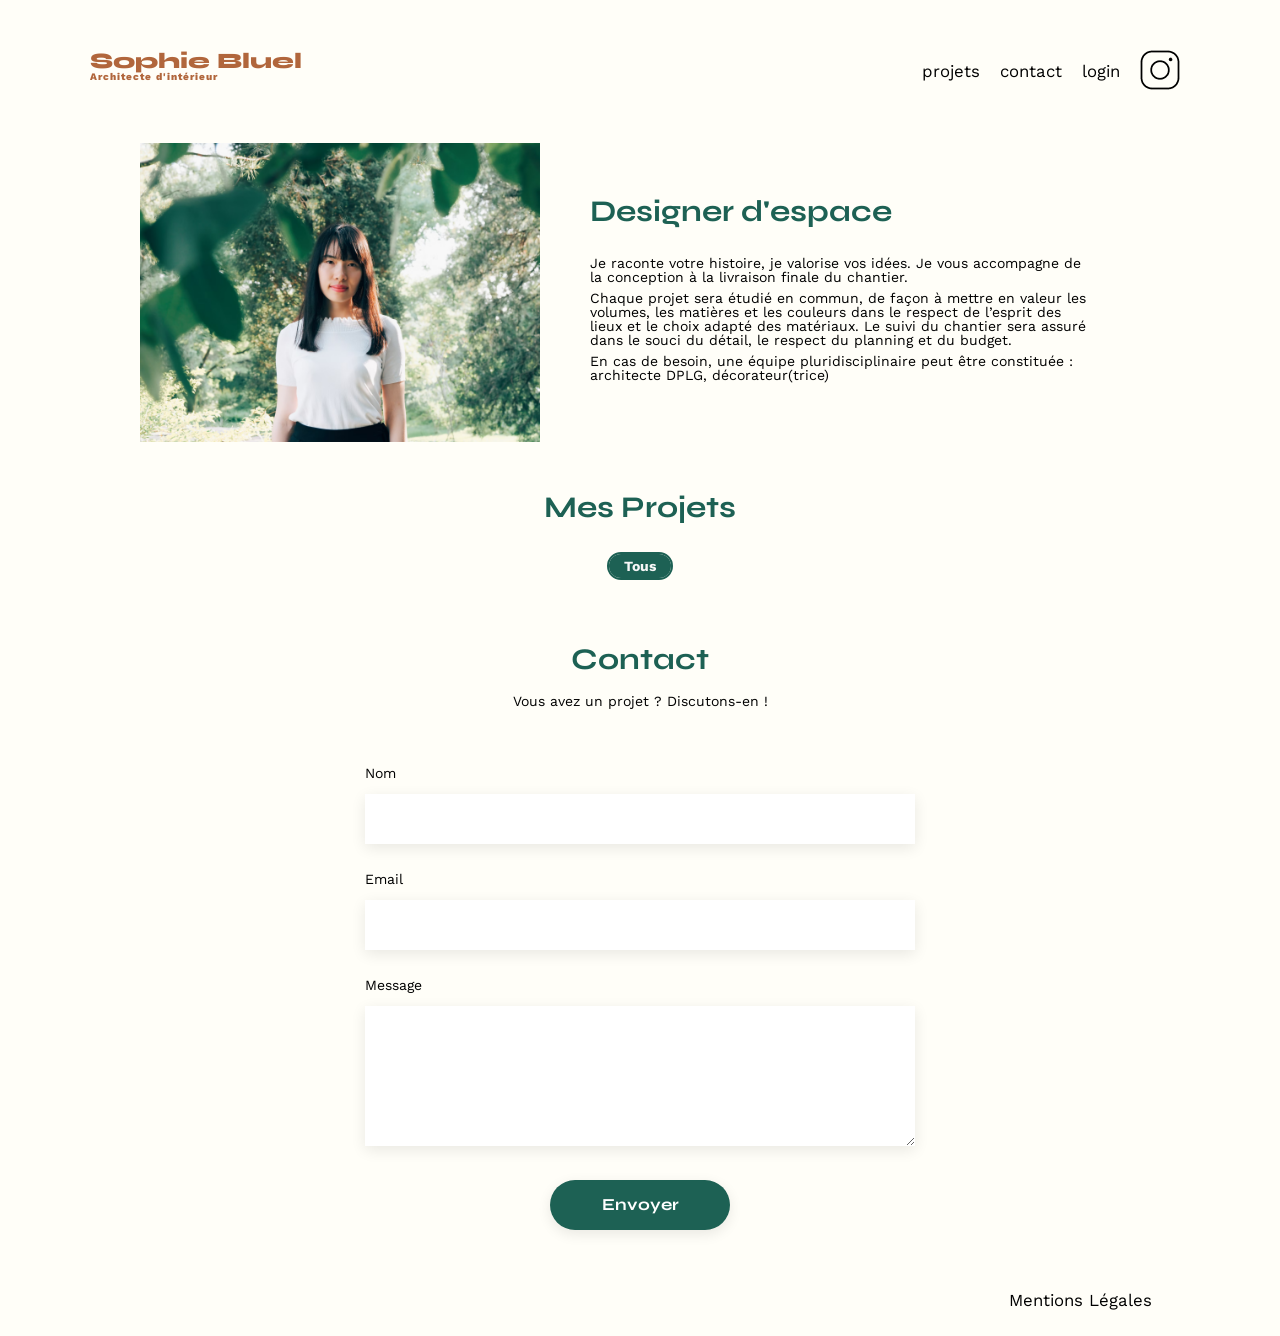
==== commit 50f2adc8: "Création du mode édition et de la déconnexion auth/logout.js. Une fois connecté : bannière « Mode éd" ====
--- a/FrontEnd/index.html
+++ b/FrontEnd/index.html
@@ -8,10 +8,14 @@
 	<link rel="preconnect" href="https://fonts.gstatic.com" crossorigin>
 	<link href="https://fonts.googleapis.com/css2?family=Syne:wght@700;800&family=Work+Sans&display=swap" rel="stylesheet">
 	<meta name="description" content="Sophie Bluel, architecte d'intérieur : projets, réalisations et contact.">
+	<link rel="stylesheet" href="https://cdnjs.cloudflare.com/ajax/libs/font-awesome/6.5.1/css/all.min.css">
 	<link rel="stylesheet" href="./assets/style.css">
 	<script type="module" src="assets/js/pages/home.js"></script>
 </head>
 <body>
+<div id="edit-banner" hidden>
+	<p><i class="fa-solid fa-pen-to-square" aria-hidden="true"></i>Mode édition</p>
+</div>
 <header>
 	<h1>Sophie Bluel <span>Architecte d'intérieur</span></h1>
 	<nav>
@@ -38,6 +42,9 @@
 	<section id="portfolio">
 		<div class="portfolio-title">
 			<h2>Mes Projets</h2>
+			<button type="button" class="edit-gallery" data-js="open-modal" hidden>
+				<i class="fa-solid fa-pen-to-square" aria-hidden="true"></i>modifier
+			</button>
 		</div>
 		<ul class="filter" data-js="filter"></ul>
 		<div class="gallery" data-js="gallery"></div>
--- a/FrontEnd/assets/style.css
+++ b/FrontEnd/assets/style.css
@@ -234,3 +234,78 @@
 	justify-content: flex-end;
 	margin: 2em;
 }
+
+
+/* page de connexion */
+#login {
+	display: flex;
+	flex-direction: column;
+	width: 100%;
+	max-width: 380px;
+	margin: 100px auto;
+}
+#login h2 {
+	text-align: center;
+	margin-bottom: 40px;
+}
+#login label {
+	margin: 16px 0 8px 0;
+	font-size: 14px;
+}
+#login input {
+	height: 50px;
+	font-size: 1.2em;
+	box-shadow: 0px 4px 14px rgba(0, 0, 0, 0.1);
+}
+#login input[type="submit"] {
+	width: 180px;
+	height: 40px;
+	border-radius: 60px;
+	font-weight: 700;
+	text-align: center;
+}
+#login a {
+	text-align: center;
+	color: #000;
+}
+.password-view {
+	position: relative;
+	display: flex;
+}
+.password-view input {
+	flex: 1;
+	padding-right: 90px;
+}
+#toggle-password {
+	position: absolute;
+	right: 10px;
+	top: 50%;
+	transform: translateY(-50%);
+	color: #1D6154;
+	font-weight: 700;
+}
+#toggle-password:hover {
+	color: #B1663C;
+}
+#login-error {
+	margin-top: 10px;
+	color: red;
+	font-size: 14px;
+	text-align: center;
+}
+
+
+/* mode édition */
+#edit-banner {
+	display: flex;
+	justify-content: center;
+	align-items: center;
+	height: 50px;
+	background-color: #000;
+	color: #fff;
+	font-size: 16px;
+}
+#edit-banner i,
+.edit-gallery i {
+	margin-right: 10px;
+}
